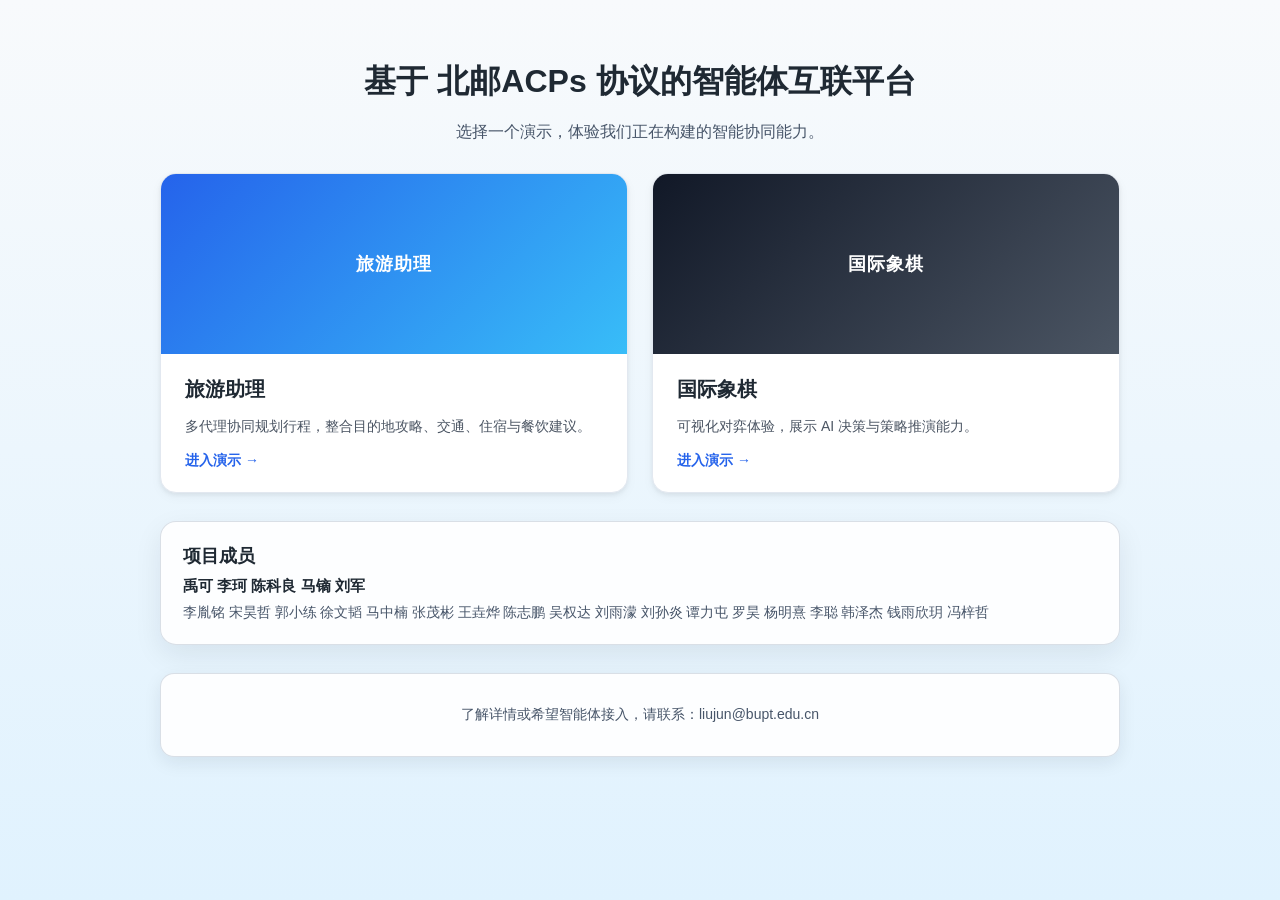
==== web_app/index.html @ e56dfa06 "V1.0" ====
<!DOCTYPE html>
<html lang="zh-CN">

<head>
    <meta charset="UTF-8" />
    <title>ACPS 演示首页</title>
    <meta name="viewport" content="width=device-width, initial-scale=1" />
    <link rel="stylesheet" href="styles.css" />
</head>

<body class="landing-page">
    <header class="landing-header">
        <div class="landing-header__inner">
            <h1>基于 北邮ACPs 协议的智能体互联平台</h1>
            <p>选择一个演示，体验我们正在构建的智能协同能力。</p>
        </div>
    </header>
    <main class="landing-main">
        <section class="demo-grid" aria-label="演示列表">
            <a class="demo-card" href="tour-demo.html">
                <div class="demo-card__media demo-card__media--tour">
                    <span>旅游助理</span>
                </div>
                <div class="demo-card__content">
                    <h2>旅游助理</h2>
                    <p>多代理协同规划行程，整合目的地攻略、交通、住宿与餐饮建议。</p>
                    <span class="demo-card__cta">进入演示 →</span>
                </div>
            </a>
            <a class="demo-card" href="http://bupt.ioa.pub:8081">
                <div class="demo-card__media demo-card__media--chess">
                    <span>国际象棋</span>
                </div>
                <div class="demo-card__content">
                    <h2>国际象棋</h2>
                    <p>可视化对弈体验，展示 AI 决策与策略推演能力。</p>
                    <span class="demo-card__cta">进入演示 →</span>
                </div>
            </a>
        </section>
        <section class="landing-members" aria-labelledby="landing-members-title">
            <h2 id="landing-members-title">项目成员</h2>
            <div class="landing-members__group landing-members__group--primary">
                <p>禹可 李珂 陈科良 马镝 刘军</p>
            </div>
            <div class="landing-members__group landing-members__group--support">
                <p>李胤铭 宋昊哲 郭小练 徐文韬 马中楠 张茂彬 王垚烨 陈志鹏 吴权达 刘雨濛 刘孙炎 谭力屯 罗昊 杨明熹 李聪 韩泽杰 钱雨欣玥 冯梓哲</p>
            </div>
        </section>
        <section class="landing-contact">
            <p>了解详情或希望智能体接入，请联系：liujun@bupt.edu.cn</p>
        </section>
    </main>
</body>

</html>
---- web_app/styles.css ----
* { box-sizing: border-box; }
body { margin:0; font-family: -apple-system,BlinkMacSystemFont,'Segoe UI',Roboto,'Helvetica Neue',Arial,'Noto Sans',sans-serif; background:#f5f7fa; color:#222; display:flex; flex-direction:column; min-height:100vh; }
:root { --panel-bg:#fff; --panel-border:#e2e8f0; --accent:#2563eb; --accent-hover:#1d4ed8; --radius:10px; --shadow:0 2px 4px rgba(0,0,0,.06),0 4px 12px rgba(0,0,0,.04); --panel-max-height:clamp(360px, calc((100vh + 160px)/2), 860px); }
header.app-header { display:flex; justify-content:space-between; align-items:center; padding:12px 20px; background:#fff; border-bottom:1px solid var(--panel-border); box-shadow:var(--shadow); position:sticky; top:0; z-index:10; }
header h1 { font-size:20px; margin:0; font-weight:600; }
.toolbar { display:flex; align-items:center; gap:12px; }
button { cursor:pointer; background:var(--accent); color:#fff; border:none; padding:8px 14px; border-radius:6px; font-size:14px; line-height:1.2; display:inline-flex; align-items:center; gap:4px; transition:.15s; }
button:hover { background:var(--accent-hover); }
button:disabled { opacity:.6; cursor:progress; }
.session-id { font-size:12px; color:#555; }
.layout { display:grid; grid-template-rows:repeat(2,minmax(0,1fr)); gap:16px; padding:16px; flex:1; min-height:0; }
.layout-row { display:grid; grid-template-columns:repeat(2,minmax(0,1fr)); gap:16px; min-height:0; }
.layout-row .panel { min-height:0; height:100%; }
.panel { background:var(--panel-bg); border:1px solid var(--panel-border); border-radius:var(--radius); padding:12px 14px 16px; box-shadow:var(--shadow); display:flex; flex-direction:column; min-height:280px; max-height:var(--panel-max-height); overflow:hidden; }
.panel h2 { margin:4px 0 10px; font-size:16px; font-weight:600; }
.messages { flex:1; overflow:auto; padding:4px; display:flex; flex-direction:column; gap:10px; }
.message { padding:10px 12px; border-radius:8px; line-height:1.5; font-size:14px; position:relative; white-space:pre-wrap; word-break:break-word; }
.message.user { background:#eef2ff; align-self:flex-end; }
.message.assistant { background:#e0f7f2; align-self:flex-start; }
.message.system { background:#f1f5f9; align-self:center; font-size:12px; color:#555; }
.input-form { margin-top:8px; display:flex; flex-direction:column; gap:8px; }
.input-form textarea { width:100%; resize:vertical; padding:10px; border:1px solid var(--panel-border); border-radius:8px; font-size:14px; line-height:1.5; font-family:inherit; background:#fff; }
.form-actions { display:flex; justify-content:flex-end; }
.json-viewer, .final-response { flex:1; overflow:auto; background:#0f172a; color:#e2e8f0; font-size:12px; padding:10px; border-radius:8px; line-height:1.4; }
.json-viewer.placeholder, .partner-results.placeholder, .final-response.placeholder { opacity:.6; font-style:italic; }
.partner-results { flex:1; overflow:auto; display:flex; flex-direction:column; gap:12px; }
.partner-card { border:1px solid var(--panel-border); background:#fafafa; border-radius:8px; padding:8px 10px; box-shadow:inset 0 0 0 1px #fff; }
.partner-card h3 { margin:0 0 4px; font-size:13px; font-weight:600; display:flex; justify-content:space-between; align-items:center; }
.partner-card pre { margin:0; white-space:pre-wrap; font-size:12px; line-height:1.4; max-height:160px; overflow:auto; background:#f1f5f9; padding:6px 8px; border-radius:6px; }
.final-response { background:#fff; color:#222; font-size:14px; }
.final-response h1, .final-response h2, .final-response h3 { font-size:1.05em; margin:12px 0 6px; }
.final-response ul, .final-response ol { padding-left:20px; }
.app-footer { padding:10px 14px 30px; text-align:center; font-size:12px; color:#666; }
::-webkit-scrollbar { width:10px; height:10px; }
::-webkit-scrollbar-track { background:transparent; }
::-webkit-scrollbar-thumb { background:#cbd5e1; border-radius:5px; }
::-webkit-scrollbar-thumb:hover { background:#94a3b8; }
@media (max-width:860px){ .layout { display:flex; flex-direction:column; flex:initial; } .layout-row { grid-template-columns:1fr; flex:initial; } .layout-row .panel { height:auto; } header h1 { font-size:16px; } .panel { min-height:220px; max-height:none; overflow:visible; } }

body.landing-page { background:linear-gradient(180deg,#f8fafc 0%,#e0f2fe 100%); color:#1f2933; }
.landing-header { padding:60px 20px 30px; width:100%; }
.landing-header__inner { max-width:960px; margin:0 auto; text-align:center; display:flex; flex-direction:column; gap:18px; }
.landing-header__inner h1 { margin:0; font-size:32px; font-weight:700; }
.landing-header__inner p { margin:0; font-size:16px; color:#475569; }
.landing-main { width:min(960px, calc(100% - 40px)); margin:0 auto 60px; display:flex; flex-direction:column; gap:28px; flex:1 0 auto; }
.demo-grid { display:grid; grid-template-columns:repeat(auto-fit,minmax(280px,1fr)); gap:24px; }
.demo-card { display:flex; flex-direction:column; text-decoration:none; color:inherit; background:#fff; border:1px solid var(--panel-border); border-radius:16px; box-shadow:var(--shadow); transition:transform .2s, box-shadow .2s, border-color .2s; overflow:hidden; min-height:320px; }
.demo-card:hover { transform:translateY(-4px); box-shadow:0 10px 30px rgba(15,23,42,.12); border-color:rgba(37,99,235,.35); }
.demo-card__media { height:180px; display:flex; align-items:center; justify-content:center; font-size:18px; font-weight:600; letter-spacing:.08em; text-transform:uppercase; color:#fff; }
.demo-card__media span { font-size:18px; letter-spacing:.05em; text-transform:none; }
.demo-card__media--tour { background:linear-gradient(135deg,#2563eb,#38bdf8); }
.demo-card__media--chess { background:linear-gradient(135deg,#111827,#4b5563); }
.demo-card__content { flex:1; padding:22px 24px; display:flex; flex-direction:column; gap:12px; }
.demo-card__content h2 { margin:0; font-size:20px; font-weight:600; }
.demo-card__content p { margin:0; font-size:14px; line-height:1.6; color:#4b5563; }
.demo-card__cta { margin-top:auto; font-weight:600; color:var(--accent); font-size:14px; display:inline-flex; align-items:center; gap:6px; }
.landing-members { padding:22px; border:1px solid rgba(148,163,184,.35); background:rgba(255,255,255,.9); border-radius:16px; box-shadow:0 10px 28px rgba(15,23,42,.08); display:flex; flex-direction:column; gap:8px; }
.landing-members h2 { margin:0; font-size:18px; font-weight:600; color:#1f2933; }
.landing-members__group { font-size:14px; color:#475569; line-height:1.32; padding:0; }
.landing-members__group p { margin:0; }
.landing-members__group--primary { font-size:15px; font-weight:600; color:#1f2933; }
.landing-members__group--support { font-size:13.5px; }
.landing-contact { padding:18px 24px; border:1px solid rgba(148,163,184,.35); background:rgba(255,255,255,.9); border-radius:14px; text-align:center; color:#475569; font-size:14px; box-shadow:0 6px 18px rgba(15,23,42,.08); }
@media (max-width:640px){ .landing-header__inner h1 { font-size:26px; } .landing-main { width:calc(100% - 32px); } .demo-card { min-height:280px; } }
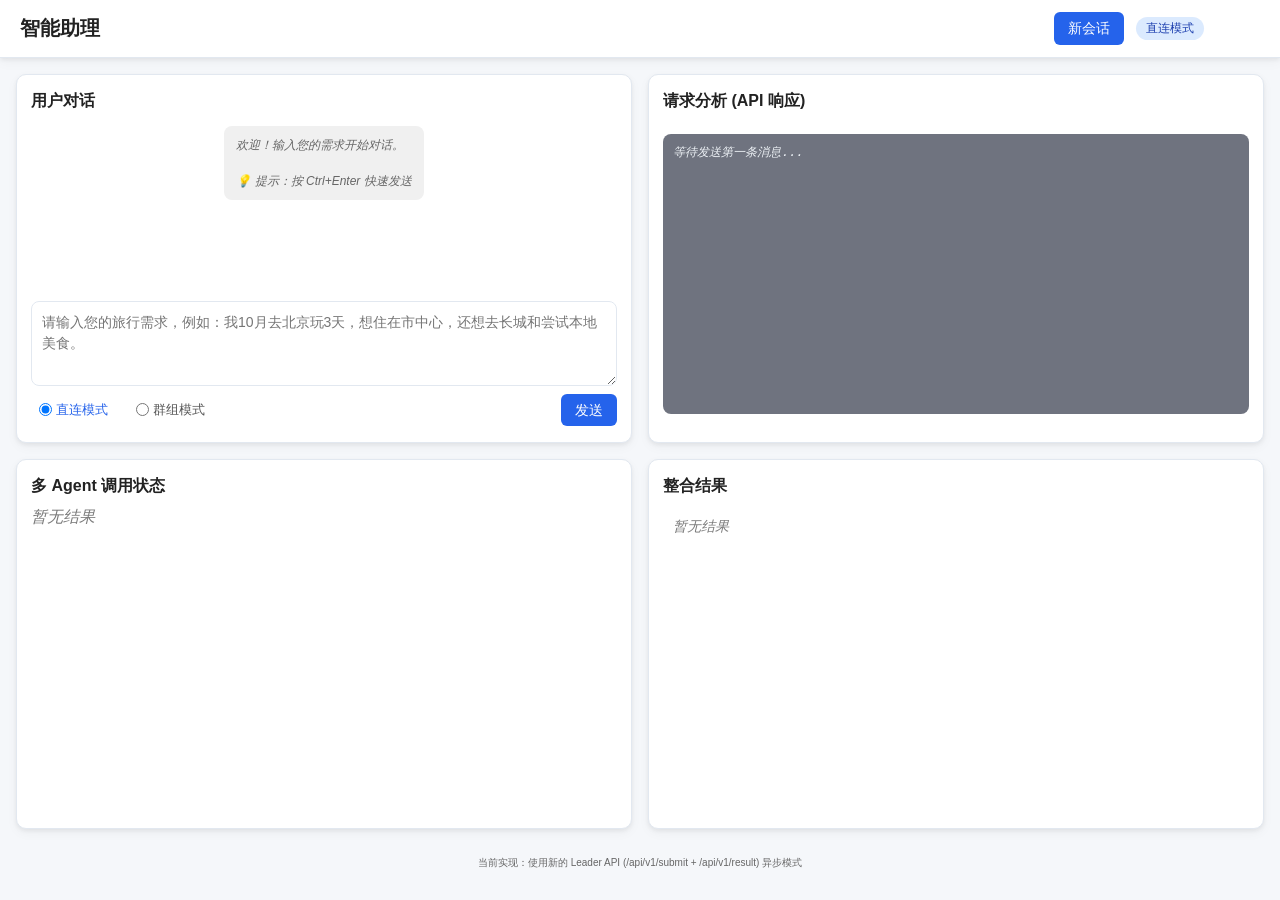
==== commit 1d7fefbf: "ACPs v2.0.0 - 示例" ====
--- a/web_app/index.html
+++ b/web_app/index.html
@@ -3,54 +3,224 @@
 
 <head>
     <meta charset="UTF-8" />
-    <title>ACPS 演示首页</title>
+    <title>智能助理</title>
     <meta name="viewport" content="width=device-width, initial-scale=1" />
     <link rel="stylesheet" href="styles.css" />
+    <style>
+        /* 新增状态显示样式 */
+        .status-bar {
+            display: flex;
+            align-items: center;
+            gap: 12px;
+            margin-left: auto;
+        }
+
+        .status-badge {
+            display: inline-block;
+            padding: 4px 10px;
+            border-radius: 12px;
+            font-size: 12px;
+            font-weight: 500;
+        }
+
+        .status-pending {
+            background: #fff3cd;
+            color: #856404;
+        }
+
+        .status-running {
+            background: #cce5ff;
+            color: #004085;
+        }
+
+        .status-awaiting_input {
+            background: #f8d7da;
+            color: #721c24;
+        }
+
+        .status-completed {
+            background: #d4edda;
+            color: #155724;
+        }
+
+        .status-failed {
+            background: #f5c6cb;
+            color: #721c24;
+        }
+
+        .status-cancelled {
+            background: #e2e3e5;
+            color: #383d41;
+        }
+
+        .progress-display {
+            font-size: 11px;
+            color: #666;
+        }
+
+        .partner-state {
+            font-size: 10px;
+            padding: 2px 6px;
+            border-radius: 4px;
+            margin-left: 8px;
+        }
+
+        .state-working {
+            background: #cce5ff;
+            color: #004085;
+        }
+
+        .state-completed {
+            background: #d4edda;
+            color: #155724;
+        }
+
+        .state-failed {
+            background: #f5c6cb;
+            color: #721c24;
+        }
+
+        .state-awaiting-input {
+            background: #fff3cd;
+            color: #856404;
+        }
+
+        .partner-card.clarification {
+            border-left: 4px solid #ffc107;
+            background: #fffef5;
+        }
+
+        .message.system {
+            background: #f0f0f0;
+            font-style: italic;
+            color: #666;
+        }
+
+        /* 模式选择器样式 */
+        .mode-selector {
+            display: flex;
+            gap: 12px;
+            align-items: center;
+            margin-right: auto;
+        }
+
+        .mode-selector.hidden {
+            display: none;
+        }
+
+        .mode-option {
+            display: flex;
+            align-items: center;
+            gap: 4px;
+            cursor: pointer;
+            font-size: 13px;
+            color: #555;
+            padding: 4px 8px;
+            border-radius: 6px;
+            transition: all 0.15s;
+        }
+
+        .mode-option:hover {
+            background: #f1f5f9;
+        }
+
+        .mode-option input[type="radio"] {
+            margin: 0;
+            cursor: pointer;
+        }
+
+        .mode-option input[type="radio"]:checked+span {
+            color: #2563eb;
+            font-weight: 500;
+        }
+
+        /* 右上角模式徽章 */
+        .mode-badge {
+            font-size: 12px;
+            font-weight: 500;
+            padding: 3px 10px;
+            border-radius: 12px;
+        }
+
+        .mode-badge.mode-direct {
+            background: #dbeafe;
+            color: #1e40af;
+        }
+
+        .mode-badge.mode-group {
+            background: #d1fae5;
+            color: #065f46;
+        }
+
+        .message h2,
+        .message h3 {
+            margin: 8px 0 4px 0;
+        }
+
+        .message ul {
+            margin: 4px 0;
+            padding-left: 20px;
+        }
+    </style>
 </head>
 
-<body class="landing-page">
-    <header class="landing-header">
-        <div class="landing-header__inner">
-            <h1>基于 北邮ACPs 协议的智能体互联平台</h1>
-            <p>选择一个演示，体验我们正在构建的智能协同能力。</p>
+<body>
+    <header class="app-header">
+        <h1>智能助理</h1>
+        <div class="toolbar">
+            <button id="newSessionBtn" title="开始新的会话 (将清空当前对话)">新会话</button>
+            <span id="modeDisplay" class="mode-badge mode-direct">直连模式</span>
+            <span id="sessionDisplay" class="session-id"></span>
+            <div class="status-bar">
+                <span id="statusDisplay" class="status-badge"></span>
+                <span id="progressDisplay" class="progress-display"></span>
+            </div>
         </div>
     </header>
-    <main class="landing-main">
-        <section class="demo-grid" aria-label="演示列表">
-            <a class="demo-card" href="tour-demo.html">
-                <div class="demo-card__media demo-card__media--tour">
-                    <span>旅游助理</span>
-                </div>
-                <div class="demo-card__content">
-                    <h2>旅游助理</h2>
-                    <p>多代理协同规划行程，整合目的地攻略、交通、住宿与餐饮建议。</p>
-                    <span class="demo-card__cta">进入演示 →</span>
-                </div>
-            </a>
-            <a class="demo-card" href="http://bupt.ioa.pub:8081">
-                <div class="demo-card__media demo-card__media--chess">
-                    <span>国际象棋</span>
-                </div>
-                <div class="demo-card__content">
-                    <h2>国际象棋</h2>
-                    <p>可视化对弈体验，展示 AI 决策与策略推演能力。</p>
-                    <span class="demo-card__cta">进入演示 →</span>
-                </div>
-            </a>
-        </section>
-        <section class="landing-members" aria-labelledby="landing-members-title">
-            <h2 id="landing-members-title">项目成员</h2>
-            <div class="landing-members__group landing-members__group--primary">
-                <p>禹可 李珂 陈科良 马镝 刘军</p>
-            </div>
-            <div class="landing-members__group landing-members__group--support">
-                <p>李胤铭 宋昊哲 郭小练 徐文韬 马中楠 张茂彬 王垚烨 陈志鹏 吴权达 刘雨濛 刘孙炎 谭力屯 罗昊 杨明熹 李聪 韩泽杰 钱雨欣玥 冯梓哲</p>
-            </div>
-        </section>
-        <section class="landing-contact">
-            <p>了解详情或希望智能体接入，请联系：liujun@bupt.edu.cn</p>
-        </section>
+    <main class="layout">
+        <div class="layout-row top-row">
+            <section class="panel conversation-panel">
+                <h2>用户对话</h2>
+                <div id="messages" class="messages" aria-live="polite"></div>
+                <form id="inputForm" class="input-form">
+                    <textarea id="userInput" placeholder="请输入您的旅行需求，例如：我10月去北京玩3天，想住在市中心，还想去长城和尝试本地美食。"
+                        rows="3"></textarea>
+                    <div class="form-actions">
+                        <div id="modeSelector" class="mode-selector">
+                            <label class="mode-option">
+                                <input type="radio" name="executionMode" value="direct_rpc" checked>
+                                <span>直连模式</span>
+                            </label>
+                            <label class="mode-option">
+                                <input type="radio" name="executionMode" value="group">
+                                <span>群组模式</span>
+                            </label>
+                        </div>
+                        <button type="submit">发送</button>
+                    </div>
+                </form>
+            </section>
+            <section class="panel analysis-panel">
+                <h2>请求分析 (API 响应)</h2>
+                <pre id="analysisJson" class="json-viewer placeholder">等待发送第一条消息...</pre>
+            </section>
+        </div>
+        <div class="layout-row bottom-row">
+            <section class="panel results-panel">
+                <h2>多 Agent 调用状态</h2>
+                <div id="partnerResults" class="partner-results placeholder">暂无结果</div>
+            </section>
+            <section class="panel final-panel">
+                <h2>整合结果</h2>
+                <div id="finalResponse" class="final-response placeholder">暂无结果</div>
+            </section>
+        </div>
     </main>
+    <footer class="app-footer">
+        <small>当前实现：使用新的 Leader API (/api/v1/submit + /api/v1/result) 异步模式</small>
+    </footer>
+    <script src="config.js"></script>
+    <script src="app.js"></script>
 </body>
 
 </html>
--- a/web_app/styles.css
+++ b/web_app/styles.css
@@ -7,7 +7,8 @@
 button { cursor:pointer; background:var(--accent); color:#fff; border:none; padding:8px 14px; border-radius:6px; font-size:14px; line-height:1.2; display:inline-flex; align-items:center; gap:4px; transition:.15s; }
 button:hover { background:var(--accent-hover); }
 button:disabled { opacity:.6; cursor:progress; }
-.session-id { font-size:12px; color:#555; }
+.session-id { font-size:12px; color:#555; font-family:monospace; }
+.scenario-id { font-size:12px; color:#2563eb; font-weight:500; padding:2px 8px; background:#eef2ff; border-radius:4px; }
 .layout { display:grid; grid-template-rows:repeat(2,minmax(0,1fr)); gap:16px; padding:16px; flex:1; min-height:0; }
 .layout-row { display:grid; grid-template-columns:repeat(2,minmax(0,1fr)); gap:16px; min-height:0; }
 .layout-row .panel { min-height:0; height:100%; }
@@ -50,6 +51,9 @@
 .demo-card__media span { font-size:18px; letter-spacing:.05em; text-transform:none; }
 .demo-card__media--tour { background:linear-gradient(135deg,#2563eb,#38bdf8); }
 .demo-card__media--chess { background:linear-gradient(135deg,#111827,#4b5563); }
+.demo-card__media--pathology { background:linear-gradient(135deg,#9333ea,#6366f1); }
+.demo-card__media--tabletennis { background:linear-gradient(135deg,#0ea5e9,#10b981); }
+.demo-card__media--bounce { background:linear-gradient(135deg,#f97316,#ec4899); }
 .demo-card__content { flex:1; padding:22px 24px; display:flex; flex-direction:column; gap:12px; }
 .demo-card__content h2 { margin:0; font-size:20px; font-weight:600; }
 .demo-card__content p { margin:0; font-size:14px; line-height:1.6; color:#4b5563; }
@@ -61,4 +65,55 @@
 .landing-members__group--primary { font-size:15px; font-weight:600; color:#1f2933; }
 .landing-members__group--support { font-size:13.5px; }
 .landing-contact { padding:18px 24px; border:1px solid rgba(148,163,184,.35); background:rgba(255,255,255,.9); border-radius:14px; text-align:center; color:#475569; font-size:14px; box-shadow:0 6px 18px rgba(15,23,42,.08); }
+.landing-footer { padding:24px 16px 32px; text-align:center; font-size:13px; color:#64748b; border-top:1px solid rgba(148,163,184,.35); background:rgba(255,255,255,.7); }
+.landing-footer a { color:#4b5563; text-decoration:none; font-weight:500; }
+.landing-footer a:hover { color:#374151; text-decoration:underline; }
+.pathology-main,
+.tabletennis-main,
+.bounce-main { gap:24px; }
+.pathology-intro,
+.tabletennis-intro,
+.bounce-intro { padding:24px 28px; border:1px solid rgba(148,163,184,.35); background:rgba(255,255,255,.92); border-radius:18px; box-shadow:0 12px 32px rgba(99,102,241,.08); display:flex; flex-direction:column; gap:12px; }
+.pathology-intro h2,
+.tabletennis-intro h2,
+.bounce-intro h2 { margin:0; font-size:20px; font-weight:600; color:#312e81; }
+.pathology-intro p,
+.tabletennis-intro p,
+.bounce-intro p { margin:0; font-size:15px; line-height:1.6; color:#475569; }
+.pathology-video,
+.tabletennis-video,
+.bounce-video { padding:24px; border:1px solid rgba(148,163,184,.35); background:rgba(255,255,255,.92); border-radius:18px; box-shadow:0 12px 32px rgba(79,70,229,.1); display:flex; flex-direction:column; gap:16px; }
+.pathology-video h2,
+.tabletennis-video h2,
+.bounce-video h2 { margin:0; font-size:18px; font-weight:600; color:#312e81; }
+.video-wrapper { border-radius:16px; overflow:hidden; box-shadow:0 10px 30px rgba(15,23,42,.18); }
+.video-wrapper video { width:100%; display:block; background:#000; }
+.pathology-actions,
+.tabletennis-actions,
+.bounce-actions { display:flex; justify-content:flex-end; }
+.pathology-actions a,
+.tabletennis-actions a,
+.bounce-actions a { color:#4b5563; font-size:14px; text-decoration:none; font-weight:500; }
+.pathology-actions a:hover,
+.tabletennis-actions a:hover,
+.bounce-actions a:hover { color:#1d4ed8; text-decoration:underline; }
+
+.tabletennis-intro { box-shadow:0 12px 32px rgba(16,185,129,.12); }
+.tabletennis-intro h2 { color:#065f46; }
+.tabletennis-video { box-shadow:0 12px 32px rgba(14,165,233,.12); }
+.tabletennis-video h2 { color:#047857; }
+.bounce-intro { box-shadow:0 12px 32px rgba(249,115,22,.14); }
+.bounce-intro h2 { color:#9a3412; }
+.bounce-video { box-shadow:0 12px 32px rgba(236,72,153,.14); }
+.bounce-video h2 { color:#be123c; }
+
+/* 进度显示样式 */
+.progress-header { padding:8px 12px; background:linear-gradient(135deg,#dbeafe,#e0f2fe); border-radius:8px 8px 0 0; margin:-10px -10px 10px -10px; }
+.progress-header strong { color:#1e40af; }
+.progress-content { line-height:1.6; }
+.clarification-header { padding:8px 12px; background:linear-gradient(135deg,#fef3c7,#fde68a); border-radius:8px 8px 0 0; margin:-10px -10px 10px -10px; }
+.clarification-header strong { color:#92400e; }
+.clarification-content { line-height:1.6; }
+.error-message { padding:12px; background:#fee2e2; color:#991b1b; border-radius:8px; }
+
 @media (max-width:640px){ .landing-header__inner h1 { font-size:26px; } .landing-main { width:calc(100% - 32px); } .demo-card { min-height:280px; } }
